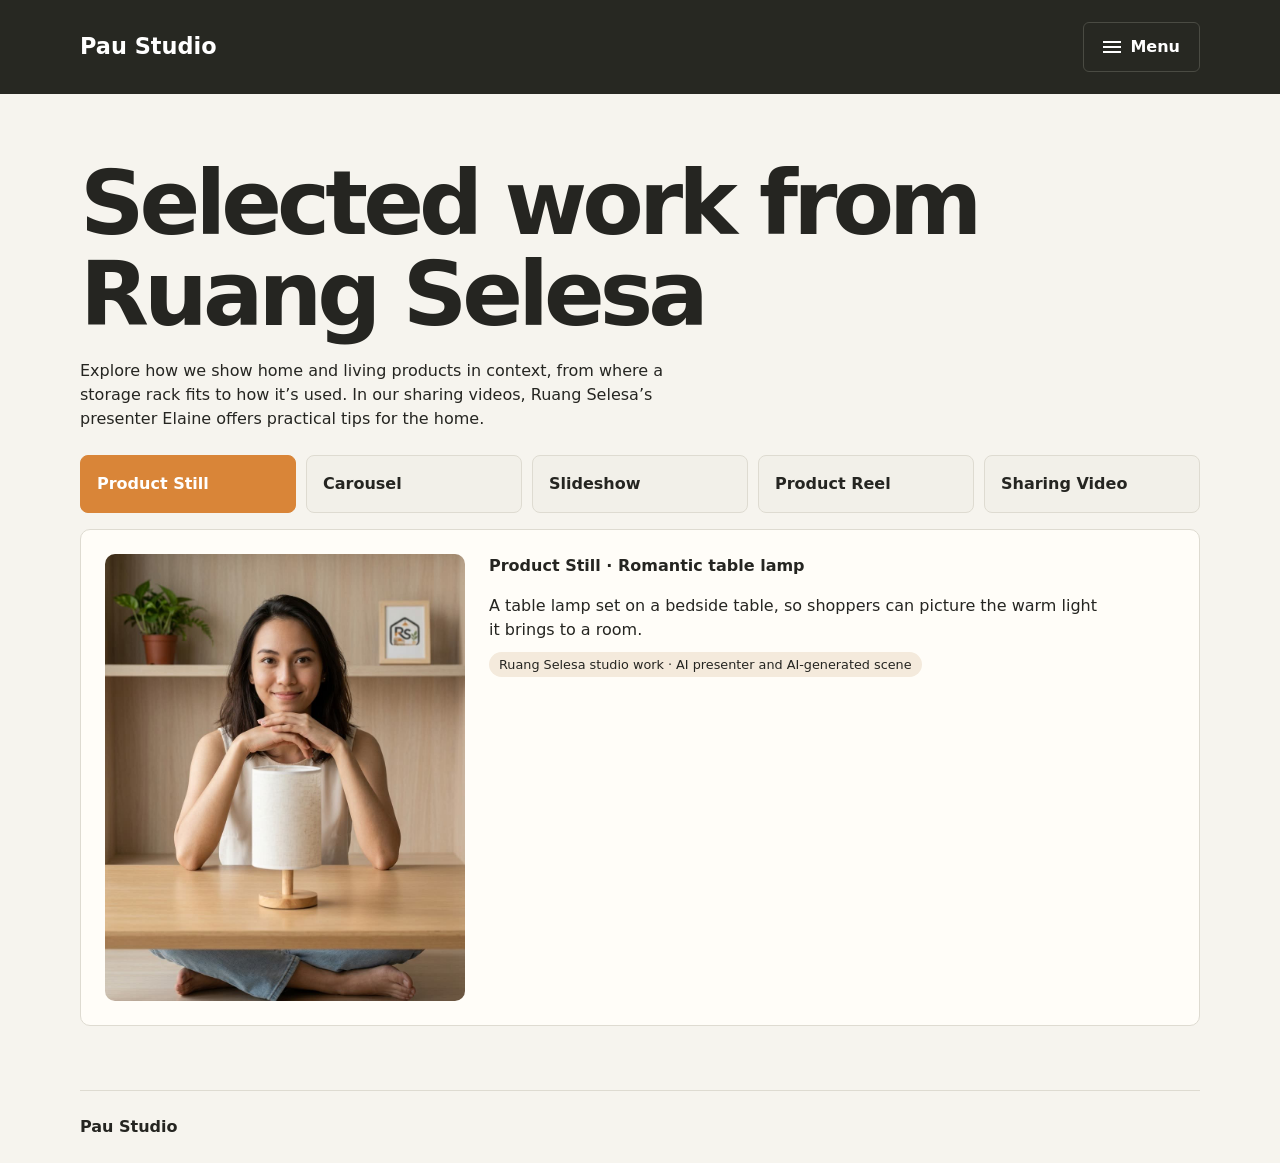
==== work.html @ 5289e93a "Launch Pau Studio website with live showcase and form - Five pages from the approved draft, in the d" ====
<!doctype html>
<html lang="en">
<head>
<meta charset="utf-8"><meta name="viewport" content="width=device-width, initial-scale=1">
<title>Work | Pau Studio</title>
<style>
:root{--ink:#252521;--paper:#f7f4ec;--orange:#f3a14d;--line:#d7d3c8}*{box-sizing:border-box}body{margin:0;background:var(--paper);color:var(--ink);font:16px/1.5 system-ui,sans-serif}a{color:inherit}header,main,footer{width:min(1120px,90%);margin:auto}header{display:flex;justify-content:space-between;align-items:center;padding:22px 0;border-bottom:1px solid var(--line);gap:12px}.logo{font-weight:850;font-size:1.4rem;text-decoration:none}nav{display:flex;gap:18px}nav a{text-decoration:none}nav a:hover{text-decoration:underline}section{padding:64px 0;border-bottom:1px solid var(--line)}h1,h2{line-height:1.02;letter-spacing:-.055em;margin:0 0 18px}h1{font-size:clamp(3rem,7vw,6.3rem);max-width:1010px}h2{font-size:clamp(2.1rem,4.2vw,3.7rem)}p{max-width:60ch} .intro{display:flex;justify-content:space-between;align-items:center;gap:20px;margin-bottom:22px}.cta,button{display:inline-block;border:0;background:var(--orange);color:var(--ink);font:inherit;font-weight:750;text-decoration:none;padding:12px 19px;border-radius:6px;cursor:pointer;white-space:nowrap}.showcase{position:relative;min-height:390px;overflow:hidden;border-radius:12px;background:#696452}.showcase span{position:absolute;bottom:16px;left:16px;background:var(--paper);padding:7px 12px;border-radius:4px}.formats{display:grid;grid-template-columns:repeat(5,1fr);gap:10px;margin-top:24px}.format{background:#e9e6dc;border:1px solid var(--line);border-radius:8px;padding:16px;text-align:left;white-space:normal}.format[aria-pressed=true]{background:var(--orange);border-color:var(--ink)}.sample{margin-top:16px;background:#dedfd3;border-radius:10px;padding:24px}.sample p{margin-bottom:0}.contact{display:grid;grid-template-columns:1fr 1fr;gap:32px}form{display:grid;gap:14px}label{display:grid;gap:4px;font-weight:650}input,select,textarea{padding:10px;background:#fffdf8;border:1px solid #827e72;border-radius:5px;font:inherit;width:100%;color:inherit}textarea{min-height:90px}form button{justify-self:start}footer{padding:24px 0}footer small{display:block;margin-top:4px}@media(max-width:650px){section{padding:42px 0}.intro{align-items:flex-start;flex-direction:column}.showcase{min-height:250px}.formats{grid-template-columns:repeat(2,1fr)}.contact{grid-template-columns:1fr}}
header{position:relative;z-index:2}
.menu-toggle{display:flex;align-items:center;gap:9px;background:transparent;border:1px solid var(--line)}
.menu-toggle:hover,.menu-toggle[aria-expanded=true]{background:var(--orange)}
.menu-icon{display:grid;gap:3px;width:18px}
.menu-icon i{height:2px;background:currentColor}
.site-menu{position:absolute;right:0;top:calc(100% + 8px);display:grid;gap:0;width:min(280px,100%);background:#fffdf8;border:1px solid var(--line);border-radius:8px;padding:8px;box-shadow:0 12px 24px #25252122}
.site-menu[hidden]{display:none}
.site-menu a{padding:11px 14px;border-radius:4px;font-weight:650}
.site-menu a:hover,.site-menu a:focus-visible{background:#ebe7dc}
.service-list{max-width:760px;margin:24px 0 0}
.service-list div{display:grid;grid-template-columns:minmax(130px,1fr) 3fr;gap:12px;padding:12px 0;border-top:1px solid var(--line)}
.service-list dt{font-weight:750}
.service-list dd{margin:0}
@media(max-width:520px){.service-list div{grid-template-columns:1fr;gap:4px}}
.site-menu a[aria-current=page]{background:var(--orange)}</style>
<link rel="stylesheet" href="assets/site.css">
</head>
<body>
<header><a class="logo" href="index.html">Pau Studio</a><button class="menu-toggle" type="button" aria-expanded="false" aria-controls="site-menu"><span class="menu-icon" aria-hidden="true"><i></i><i></i><i></i></span>Menu</button>
<nav class="site-menu" id="site-menu" aria-label="Main navigation" hidden>
<a href="about.html">About</a><a href="services.html">Services</a><a href="work.html" aria-current="page">Work</a><a href="contact.html">Contact</a>
</nav></header>
<main>
<section id="work">
<h1>Selected work from Ruang Selesa</h1>
<p>Explore how we show home and living products in context, from where a storage rack fits to how it’s used. In our sharing videos, Ruang Selesa’s presenter Elaine offers practical tips for the home.</p>
<div class="formats" id="format-buttons" role="group" aria-label="Content formats"></div>
<div class="sample viewer" id="viewer" aria-live="polite"></div>
</section>
</main>
<footer><strong>Pau Studio</strong></footer>
<script>
const menuToggle = document.querySelector('.menu-toggle');
const siteMenu = document.querySelector('#site-menu');
function setMenuOpen(open) {
  menuToggle.setAttribute('aria-expanded', String(open));
  siteMenu.hidden = !open;
}
menuToggle.addEventListener('click', () => setMenuOpen(siteMenu.hidden));
document.addEventListener('click', event => {
  if (!siteMenu.hidden && !event.target.closest('.menu-toggle, .site-menu')) setMenuOpen(false);
});
document.addEventListener('keydown', event => {
  if (event.key === 'Escape' && !siteMenu.hidden) {
    setMenuOpen(false);
    menuToggle.focus();
  }
});
</script>
<script src="assets/showcase.js"></script>
</body>
</html>
---- assets/site.css ----
/* Pau Studio site: colour tone shared with the internal dashboard */
:root{--ink:#252521;--paper:#f6f4ee;--orange:#d98538;--orange-ink:#fff;--line:#dedbd1;--panel:#fffdf8;--muted:#595b51;--soft:#f2f0e9;--tag:#f4eadc;--bar:#272822}
body{background:var(--paper);color:var(--ink)}
header{background:var(--bar);color:#fff;border-bottom:0;box-shadow:0 0 0 100vmax var(--bar);clip-path:inset(0 -100vmax)}
header .logo{color:#fff}
.menu-toggle{color:#fff;border-color:#4a4b43}
.menu-toggle:hover,.menu-toggle[aria-expanded=true]{background:var(--orange);color:var(--orange-ink);border-color:var(--orange)}
.site-menu{background:var(--panel);color:var(--ink);border-color:var(--line)}
.site-menu a:hover,.site-menu a:focus-visible{background:var(--soft)}
.site-menu a[aria-current=page]{background:var(--orange);color:var(--orange-ink)}
.cta,button{background:var(--orange);color:var(--orange-ink)}
.format{background:var(--soft);color:var(--ink);border-color:var(--line)}
.format[aria-pressed=true]{background:var(--orange);color:var(--orange-ink);border-color:var(--orange)}
.sample{background:var(--panel);border:1px solid var(--line)}
input,select,textarea{background:var(--panel);border-color:#b9b5aa}
section{border-bottom-color:var(--line)}
footer{color:var(--muted)}
footer strong{color:var(--ink)}

/* Showcase: Home grid and Work viewer */
.latest{display:grid;grid-template-columns:repeat(5,1fr);gap:12px;margin:8px 0 22px}
.tile{display:block;text-decoration:none;background:var(--panel);border:1px solid var(--line);border-radius:12px;overflow:hidden}
.tile img{display:block;width:100%;aspect-ratio:4/5;object-fit:cover;background:var(--soft)}
.tile span{display:block;padding:10px 12px;font-weight:700;font-size:.95rem}
.tile small{display:block;padding:0 12px 12px;color:var(--muted);font-size:.8rem}
.tile:hover{border-color:var(--orange)}
.viewer{display:grid;grid-template-columns:minmax(0,360px) 1fr;gap:24px;align-items:start}
.media{position:relative;background:var(--soft);border-radius:10px;overflow:hidden}
.media img,.media video{display:block;width:100%;height:auto}
.slides-nav{display:flex;align-items:center;justify-content:space-between;gap:8px;margin-top:8px}
.slides-nav button{padding:6px 14px}
.label{display:inline-block;font-size:.8rem;background:var(--tag);color:var(--ink);padding:3px 10px;border-radius:20px;margin-top:10px}
.unavailable{padding:40px 16px;text-align:center;color:var(--muted)}
.direct{margin-top:18px;display:flex;gap:10px;flex-wrap:wrap}
.direct a{background:var(--panel);border:1px solid var(--line);border-radius:6px;padding:8px 14px;text-decoration:none;font-weight:650}
.direct a:hover{border-color:var(--orange)}
.trap{position:absolute;left:-9999px;width:1px;height:1px;overflow:hidden}
#status{font-weight:650}
#status.ok{color:#2f6a3a}#status.err{color:#a3361f}
@media(max-width:900px){.latest{grid-template-columns:repeat(3,1fr)}}
@media(max-width:650px){.latest{grid-template-columns:repeat(2,1fr)}.viewer{grid-template-columns:1fr}}
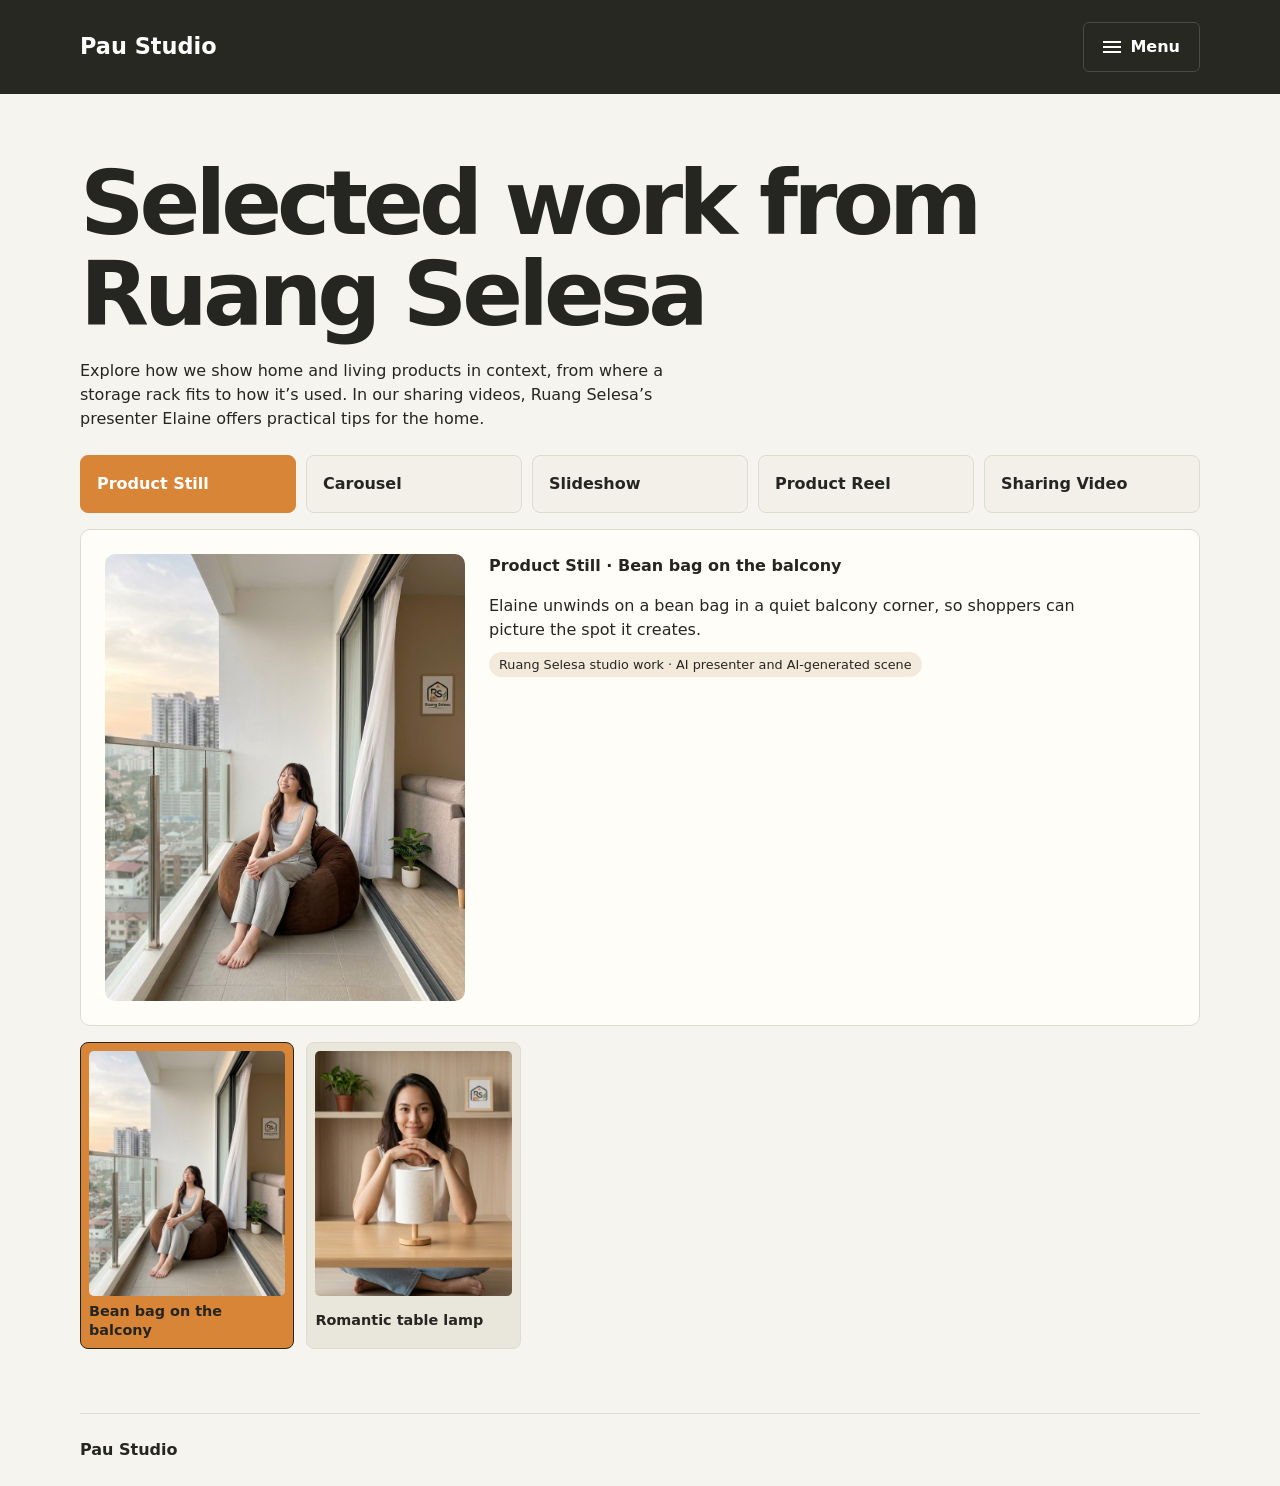
==== commit 757537ec: "Show 10 newest per category on Work page - Category tabs with a viewer and up to 10 cover cards, new" ====
--- a/work.html
+++ b/work.html
@@ -19,7 +19,13 @@
 .service-list dt{font-weight:750}
 .service-list dd{margin:0}
 @media(max-width:520px){.service-list div{grid-template-columns:1fr;gap:4px}}
-.site-menu a[aria-current=page]{background:var(--orange)}</style>
+.site-menu a[aria-current=page]{background:var(--orange)}
+.cards{display:grid;grid-template-columns:repeat(5,1fr);gap:12px;margin-top:16px}
+.card{display:grid;gap:6px;padding:8px;background:#e9e6dc;border:1px solid var(--line);border-radius:8px;text-align:left;font-weight:650;white-space:normal;color:var(--ink)}
+.card img{width:100%;aspect-ratio:4/5;object-fit:cover;border-radius:5px;display:block}
+.card span{font-size:.9rem;line-height:1.3}
+.card[aria-current=true]{background:var(--orange);border-color:var(--ink)}
+@media(max-width:650px){.cards{grid-template-columns:repeat(2,1fr)}}</style>
 <link rel="stylesheet" href="assets/site.css">
 </head>
 <body>
@@ -33,6 +39,7 @@
 <p>Explore how we show home and living products in context, from where a storage rack fits to how it’s used. In our sharing videos, Ruang Selesa’s presenter Elaine offers practical tips for the home.</p>
 <div class="formats" id="format-buttons" role="group" aria-label="Content formats"></div>
 <div class="sample viewer" id="viewer" aria-live="polite"></div>
+<div class="cards" id="cards" aria-label="Latest work in this format"></div>
 </section>
 </main>
 <footer><strong>Pau Studio</strong></footer>
--- a/assets/site.css
+++ b/assets/site.css
@@ -1,7 +1,9 @@
 /* Pau Studio site: colour tone shared with the internal dashboard */
 :root{--ink:#252521;--paper:#f6f4ee;--orange:#d98538;--orange-ink:#fff;--line:#dedbd1;--panel:#fffdf8;--muted:#595b51;--soft:#f2f0e9;--tag:#f4eadc;--bar:#272822}
 body{background:var(--paper);color:var(--ink)}
-header{background:var(--bar);color:#fff;border-bottom:0;box-shadow:0 0 0 100vmax var(--bar);clip-path:inset(0 -100vmax)}
+body{overflow-x:clip}
+header{color:#fff;border-bottom:0}
+header::before{content:"";position:absolute;top:0;bottom:0;left:-100vmax;right:-100vmax;background:var(--bar);z-index:-1}
 header .logo{color:#fff}
 .menu-toggle{color:#fff;border-color:#4a4b43}
 .menu-toggle:hover,.menu-toggle[aria-expanded=true]{background:var(--orange);color:var(--orange-ink);border-color:var(--orange)}
